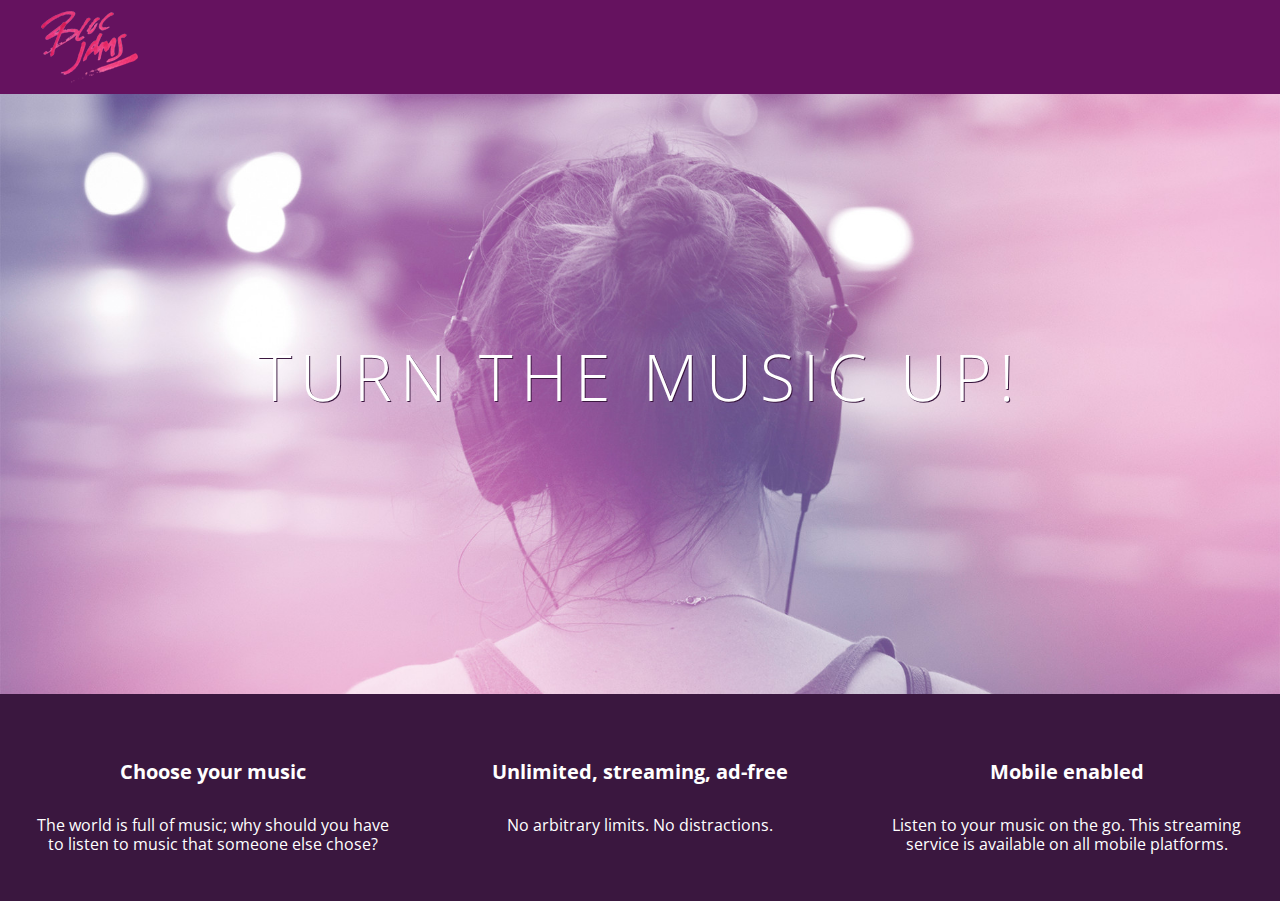
==== bloc-jams/index.html @ 7088a301 "Checkpoint 4: HTML and CSS Responsiveness: Completed" ====
<!DOCTYPE html>
<html>
    <head>
         <title>Bloc Jams</title>
         <link rel="stylesheet" type="text/css" href="https://fonts.googleapis.com/css?family=Open+Sans:400,800,600,700,300">
         <link rel="stylesheet" type="text/css" href="https://code.ionicframework.com/ionicons/2.0.1/css/ionicons.min.css">
         <link rel="stylesheet" type="text/css" href="styles/normalize.css">
         <link rel="stylesheet" type="text/css" href="styles/main.css">
     </head>
     <body class="landing">
         <nav class="navbar"> 
             <img src="assets/images/bloc_jams_logo.png" alt="bloc jams logo" class="logo">
         </nav>
            <section class="hero-content">
            <h1 class="hero-title">Turn the music up!</h1>
        </section>
        <section> 
         <section class="selling-points"> 
             <div class="point">
                 <span class="ion-music-note"></span>
                 <h5 class="point-title">Choose your music</h5>
                 <p class="point-description">The world is full of music; why should you have to listen to music that someone else chose?</p>
             </div>
             <div class="point">
                 <span class="ion-radio-waves"></span>
                 <h5 class="point-title">Unlimited, streaming, ad-free</h5>
                 <p class="point-description">No arbitrary limits. No distractions.</p>
             </div>
             <div class="point">
                 <span class="ion-iphone"></span>
                 <h5 class="point-title">Mobile enabled</h5>
                 <p class="point-description">Listen to your music on the go. This streaming service is available on all mobile platforms.</p>
            </section>
    </head>
</html>
---- bloc-jams/styles/main.css ----
html {
     height: 100%; 
     font-size: 100%;
 }
 
 body {
     font-family: 'Open Sans'; 
     color: white;             
     min-height: 100%;         
 }
 
 body.landing {
     background-color: rgb(58,23,63);
 }
.navbar {
     padding: 0.5rem;
     background-color: rgb(101,18,95);
 }
 
 .navbar .logo {
     position: relative;
     left: 2rem;
 }
.hero-content {
     position: relative;
     min-height: 600px; 
     background-image: url("../assets/images/bloc_jams_bg.jpg");
     background-repeat: no-repeat;
     background-position: center center;
     background-size: cover;
 }
 .hero-content .hero-title {
     position: absolute;             
     top: 40%;                      
     -webkit-transform: translateY(-50%);
     -moz-transform: translateY(-50%);
     -ms-transform: translateY(-50%);
     transform: translateY(-50%);
     width: 100%;                    
     text-align: center;            
     font-size: 4rem;                
     font-weight: 300;              
     text-transform: uppercase;      
     letter-spacing: 0.5rem;         
     text-shadow: 1px 1px 0px rgb(58,23,63); 
 }
 .selling-points {
     position: relative;
     display: table;
     width: 100%;
     -webkit-box-sizing: border-box;
     -moz-box-sizing: border-box;
     box-sizing: border-box; 
 }
 
 .point {
     display: table-cell;
     position: relative;
     width: 33.3%;
     padding: 2rem;
     text-align: center;
 }
 
 .point .point-title {
     font-size: 1.25rem;
 }
 
 .ion-music-note,
 .ion-radio-waves,
 .ion-iphone {
     color: rgb(233,50,117);
     font-size: 5rem;
 }
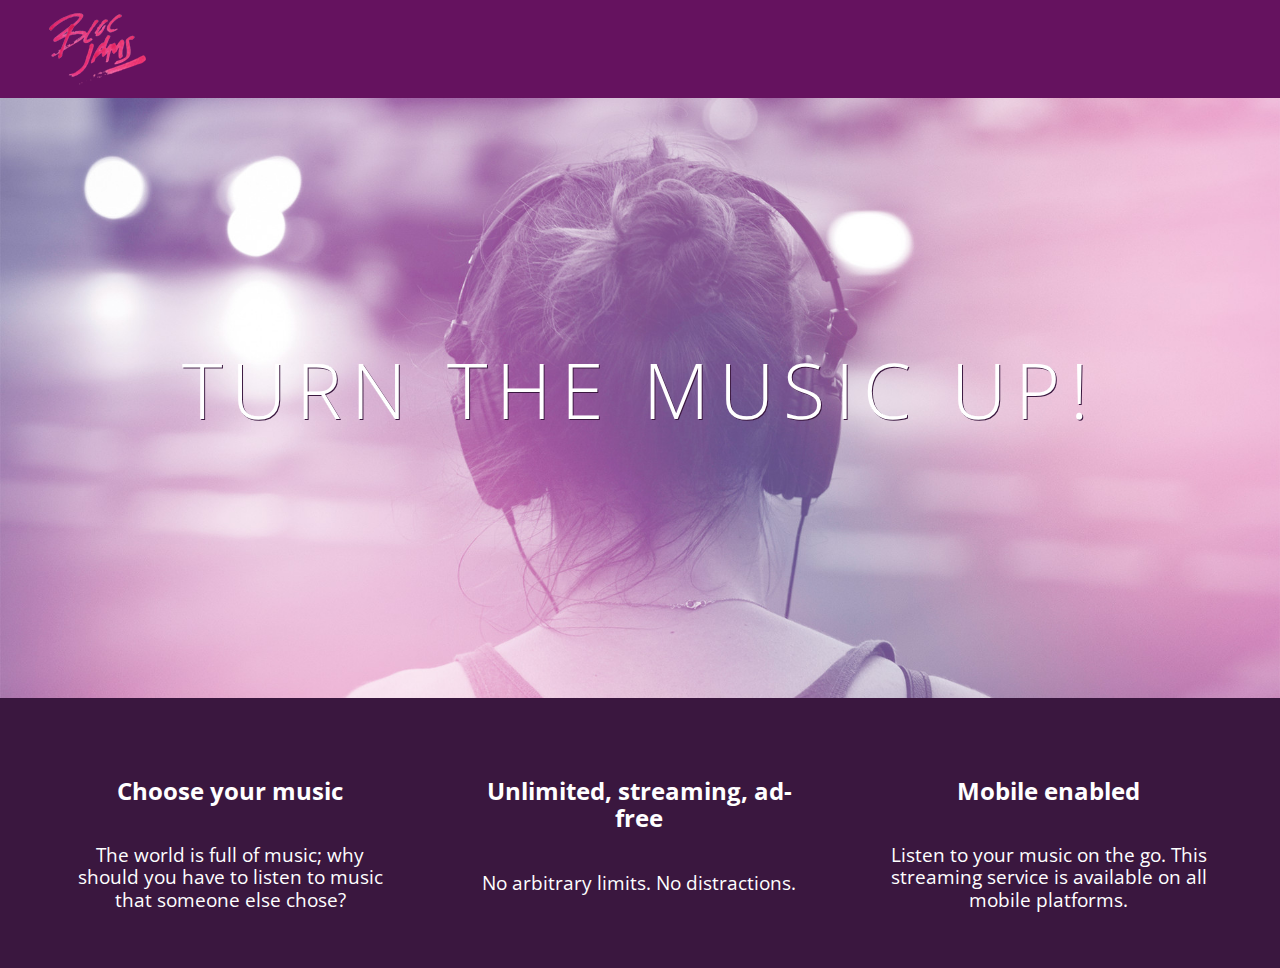
==== commit 88e9ab30: "Clearfix" ====
--- a/bloc-jams/index.html
+++ b/bloc-jams/index.html
@@ -2,10 +2,12 @@
 <html>
     <head>
          <title>Bloc Jams</title>
+         <meta name="viewport" content="width=device-width, initial-scale=1"> 
          <link rel="stylesheet" type="text/css" href="https://fonts.googleapis.com/css?family=Open+Sans:400,800,600,700,300">
          <link rel="stylesheet" type="text/css" href="https://code.ionicframework.com/ionicons/2.0.1/css/ionicons.min.css">
          <link rel="stylesheet" type="text/css" href="styles/normalize.css">
          <link rel="stylesheet" type="text/css" href="styles/main.css">
+         <link rel="stylesheet" type="text/css" href="styles/landing.css">
      </head>
      <body class="landing">
          <nav class="navbar"> 
@@ -15,18 +17,18 @@
             <h1 class="hero-title">Turn the music up!</h1>
         </section>
         <section> 
-         <section class="selling-points"> 
-             <div class="point">
+         <section class="selling-points container"> 
+             <div class="point column third">
                  <span class="ion-music-note"></span>
                  <h5 class="point-title">Choose your music</h5>
                  <p class="point-description">The world is full of music; why should you have to listen to music that someone else chose?</p>
              </div>
-             <div class="point">
+             <div class="point column third">
                  <span class="ion-radio-waves"></span>
                  <h5 class="point-title">Unlimited, streaming, ad-free</h5>
                  <p class="point-description">No arbitrary limits. No distractions.</p>
              </div>
-             <div class="point">
+             <div class="point column third">
                  <span class="ion-iphone"></span>
                  <h5 class="point-title">Mobile enabled</h5>
                  <p class="point-description">Listen to your music on the go. This streaming service is available on all mobile platforms.</p>
--- a/bloc-jams/styles/main.css
+++ b/bloc-jams/styles/main.css
@@ -1,4 +1,10 @@
- html {
+*, *::before, *::after {
+     -moz-box-sizing: border-box;
+     -webkit-box-sizing: border-box;
+     box-sizing: border-box;
+}
+
+html {
      height: 100%; 
      font-size: 100%;
  }
@@ -9,9 +15,6 @@
      min-height: 100%;         
  }
  
- body.landing {
-     background-color: rgb(58,23,63);
- }
 .navbar {
      padding: 0.5rem;
      background-color: rgb(101,18,95);
@@ -21,53 +24,29 @@
      position: relative;
      left: 2rem;
  }
-.hero-content {
-     position: relative;
-     min-height: 600px; 
-     background-image: url("../assets/images/bloc_jams_bg.jpg");
-     background-repeat: no-repeat;
-     background-position: center center;
-     background-size: cover;
- }
- .hero-content .hero-title {
-     position: absolute;             
-     top: 40%;                      
-     -webkit-transform: translateY(-50%);
-     -moz-transform: translateY(-50%);
-     -ms-transform: translateY(-50%);
-     transform: translateY(-50%);
-     width: 100%;                    
-     text-align: center;            
-     font-size: 4rem;                
-     font-weight: 300;              
-     text-transform: uppercase;      
-     letter-spacing: 0.5rem;         
-     text-shadow: 1px 1px 0px rgb(58,23,63); 
- }
- .selling-points {
-     position: relative;
-     display: table;
-     width: 100%;
-     -webkit-box-sizing: border-box;
-     -moz-box-sizing: border-box;
-     box-sizing: border-box; 
- }
- 
- .point {
-     display: table-cell;
-     position: relative;
-     width: 33.3%;
-     padding: 2rem;
-     text-align: center;
- }
- 
- .point .point-title {
-     font-size: 1.25rem;
- }
- 
- .ion-music-note,
- .ion-radio-waves,
- .ion-iphone {
-     color: rgb(233,50,117);
-     font-size: 5rem;
- }
+
+.container {
+    margin: 0 auto;
+    max-width: 64rem;
+}
+
+@media (min-width: 640px) {
+    html { font-size: 112%; }
+    
+    .column {
+        float: left;
+        padding-left; 1rem;
+        padding-right; 1rem;
+    }
+    
+    .column.full { width: 100%; }
+    .column.two-thirds { width: 66.7%; }
+    .column.half { width: 50% }
+    .column.third { width: 33.3%; }
+    .column.fourth { width: 25%; }
+    .column.flow-opposite { float: right; }
+}
+
+@media (min-width: 1024px) {
+    html { font-size: 120%; }
+}--- a/bloc-jams/styles/landing.css
+++ b/bloc-jams/styles/landing.css
@@ -0,0 +1,50 @@
+ body.landing {
+     background-color: rgb(58,23,63);
+ }
+
+.hero-content {
+     position: relative;
+     min-height: 600px; 
+     background-image: url("../assets/images/bloc_jams_bg.jpg");
+     background-repeat: no-repeat;
+     background-position: center center;
+     background-size: cover;
+ }
+
+ .hero-content .hero-title {
+     position: absolute;             
+     top: 40%;                      
+     -webkit-transform: translateY(-50%);
+     -moz-transform: translateY(-50%);
+     -ms-transform: translateY(-50%);
+     transform: translateY(-50%);
+     width: 100%;                    
+     text-align: center;            
+     font-size: 4rem;                
+     font-weight: 300;              
+     text-transform: uppercase;      
+     letter-spacing: 0.5rem;         
+     text-shadow: 1px 1px 0px rgb(58,23,63); 
+ }
+
+ .selling-points {
+     position: relative;
+ }
+ 
+ .point {
+     position: relative;
+     padding: 2rem;
+     text-align: center;
+ }
+ 
+ .point .point-title {
+     font-size: 1.25rem;
+ }
+ 
+ .ion-music-note,
+ .ion-radio-waves,
+ .ion-iphone {
+     color: rgb(233,50,117);
+     font-size: 5rem;
+ }
+
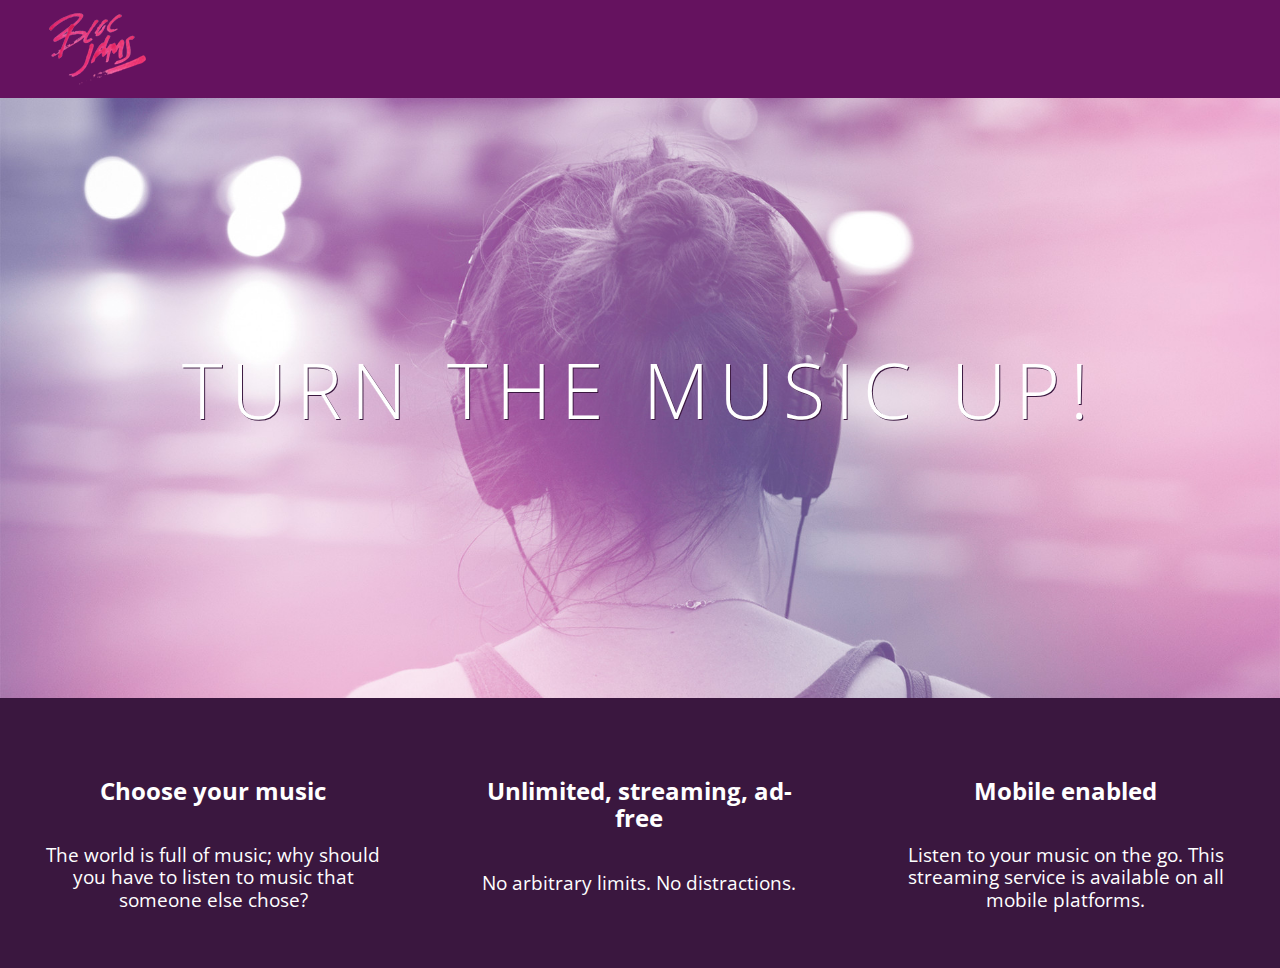
==== commit f0c53448: "Update index.html" ====
--- a/bloc-jams/index.html
+++ b/bloc-jams/index.html
@@ -17,7 +17,7 @@
             <h1 class="hero-title">Turn the music up!</h1>
         </section>
         <section> 
-         <section class="selling-points container"> 
+         <section class="selling-points container: clear: both;"> 
              <div class="point column third">
                  <span class="ion-music-note"></span>
                  <h5 class="point-title">Choose your music</h5>
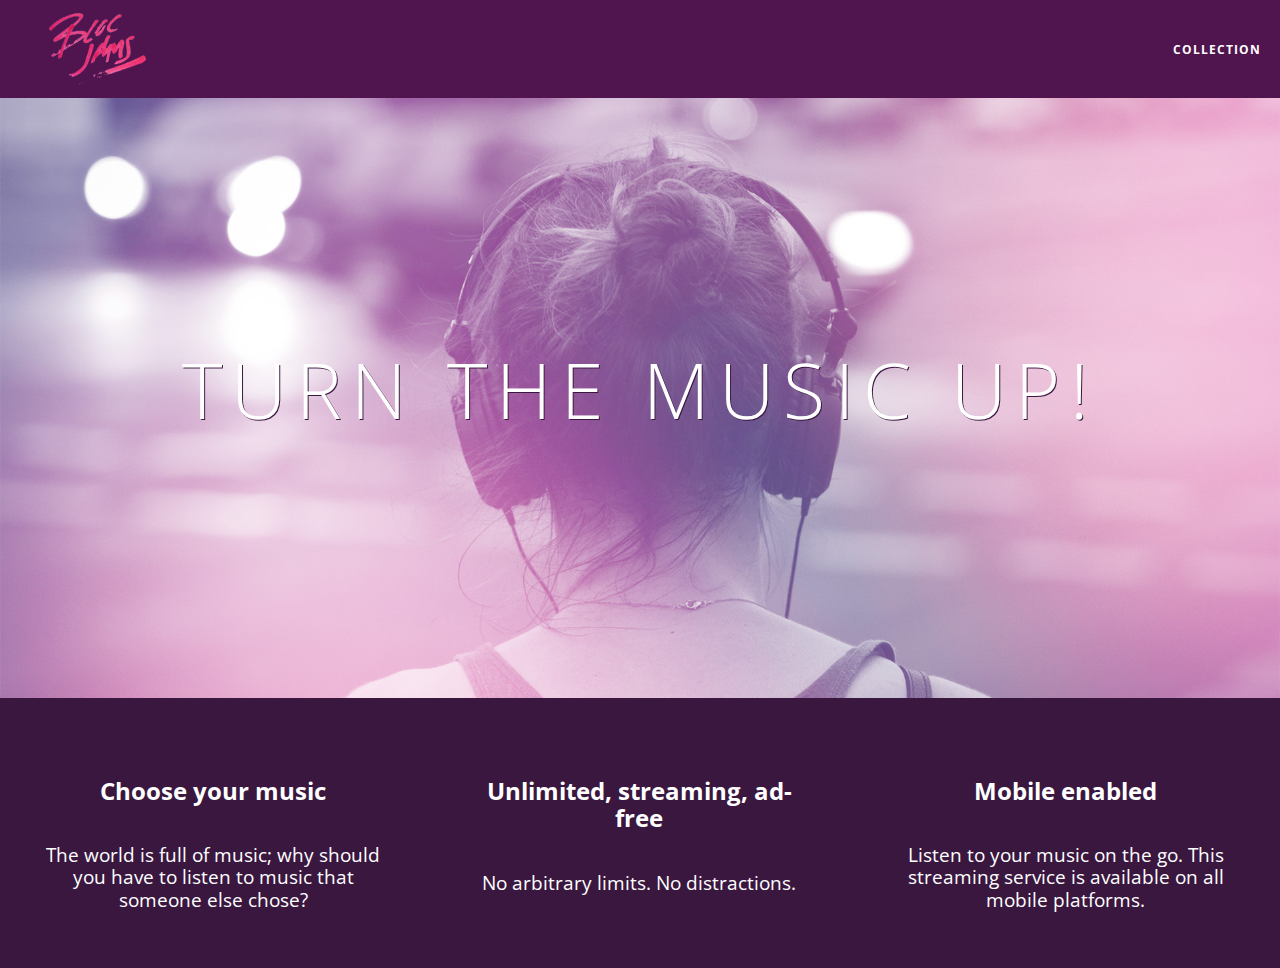
==== commit 5defd0fb: "Bloc Jams with collection page added" ====
--- a/bloc-jams/index.html
+++ b/bloc-jams/index.html
@@ -11,13 +11,18 @@
      </head>
      <body class="landing">
          <nav class="navbar"> 
-             <img src="assets/images/bloc_jams_logo.png" alt="bloc jams logo" class="logo">
+             <a href="index.html" class="logo">
+             <img src="assets/images/bloc_jams_logo.png" alt="bloc jams logo">
+         </a>
+         <div class="links-container">
+             <a href="collection.html" class="navbar-link">collection</a>
+         </div>
          </nav>
             <section class="hero-content">
             <h1 class="hero-title">Turn the music up!</h1>
         </section>
         <section> 
-         <section class="selling-points container: clear: both;"> 
+         <section class="clearfix"> 
              <div class="point column third">
                  <span class="ion-music-note"></span>
                  <h5 class="point-title">Choose your music</h5>
--- a/bloc-jams/styles/main.css
+++ b/bloc-jams/styles/main.css
@@ -12,18 +12,56 @@
  body {
      font-family: 'Open Sans'; 
      color: white;             
-     min-height: 100%;         
+     min-height: 100%; 
+     
  }
  
 .navbar {
+     position: relative;
      padding: 0.5rem;
-     background-color: rgb(101,18,95);
+     background-color: rgba(101,18,95,0.5);
+     z-index: 1;
  }
  
  .navbar .logo {
      position: relative;
      left: 2rem;
+     cursor: pointer;  
  }
+ 
+ .navbar .links-container {
+     display: table;
+     position: absolute;
+     top: 0;
+     right: 0;
+     height: 100px;
+     color: white;
+     text-decoration: none;
+ }
+ 
+ .links-container .navbar-link {
+     display: table-cell;
+     position: relative;
+     height: 100%;
+     padding-left: 1rem;
+     padding-right: 1rem;
+     vertical-align: middle;
+     color: white;
+     font-size: 0.625rem;
+     letter-spacing: 0.05rem;
+     font-weight: 700;
+     text-transform: uppercase;
+     text-decoration: none;
+     cursor: pointer;
+ }
+ 
+ .links-container .navbar-link:hover {
+     color: rgb(233,50,117);
+ }
+
+.links-containter .navbar-link:active {
+    background-color: white
+}
 
 .container {
     margin: 0 auto;
@@ -49,4 +87,17 @@
 
 @media (min-width: 1024px) {
     html { font-size: 120%; }
-}+}
+
+.clearfix::before,
+
+.clearfix::after {
+    content: " ";
+    display: table;
+}
+
+.clearfix::after {
+    clear: both;
+}
+
+
--- a/bloc-jams/styles/landing.css
+++ b/bloc-jams/styles/landing.css
@@ -48,3 +48,4 @@
      font-size: 5rem;
  }
 
+
